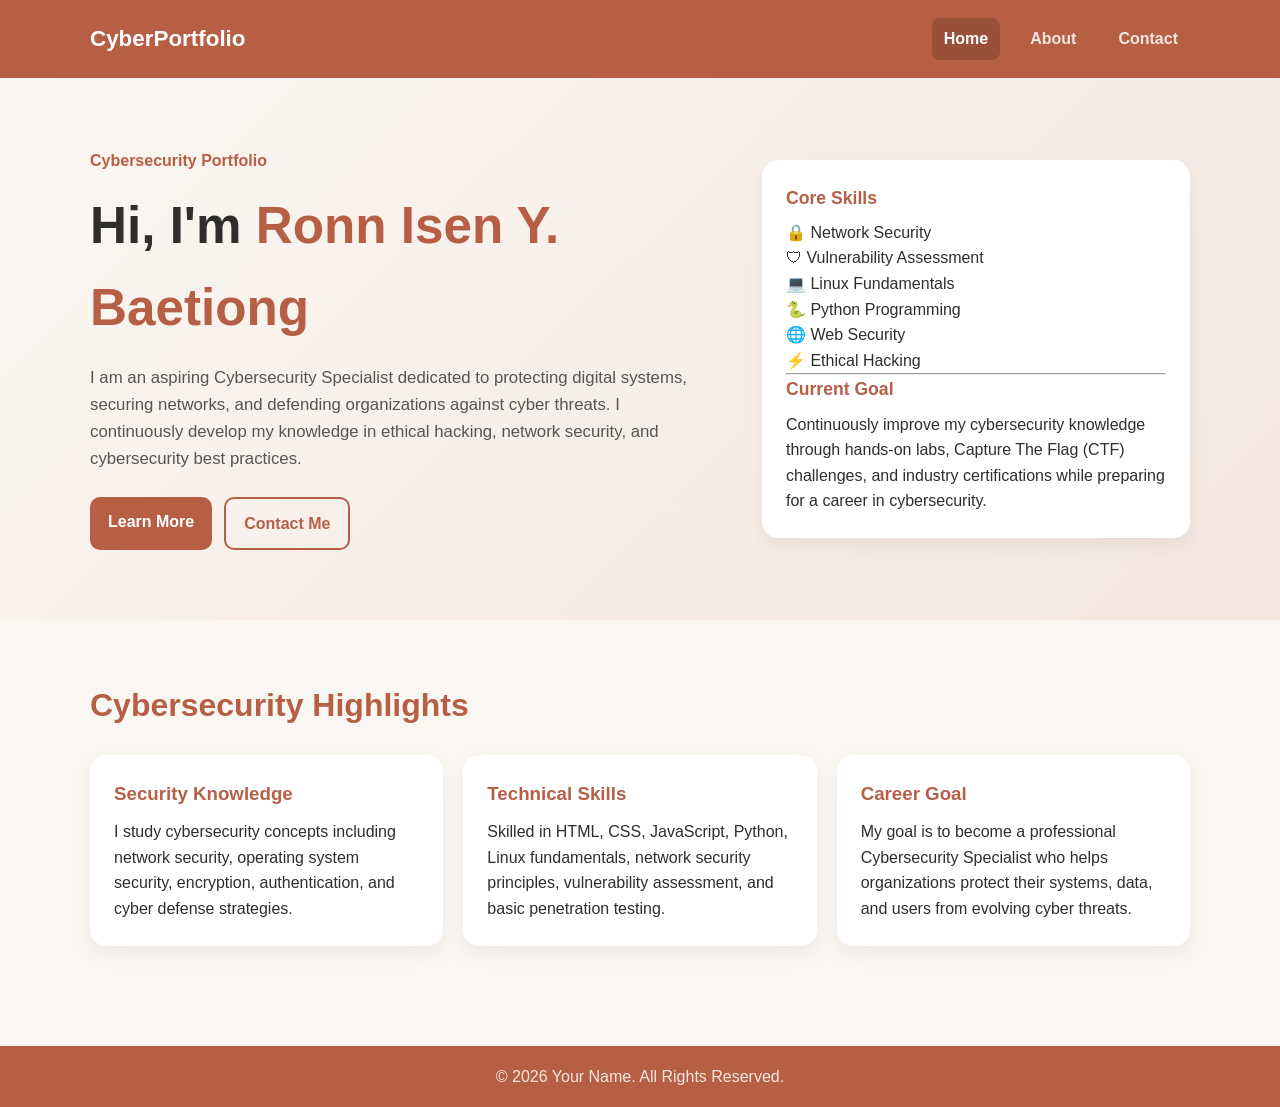
==== index.html @ ebf7a14d "Add files via upload" ====
<!DOCTYPE html>
<html lang="en">
<head>
  <meta charset="UTF-8" />
  <meta name="viewport" content="width=device-width, initial-scale=1.0" />
  <meta name="description" content="Portfolio website showcasing my skills, experience, and passion for cybersecurity." />
  <title>Cybersecurity Portfolio</title>
  <link rel="stylesheet" href="style.css" />
</head>
<body>

  <header class="site-header">
    <div class="container header-content">
      <a href="index.html" class="logo">CyberPortfolio</a>

      <button class="menu-toggle" id="menuToggle" aria-label="Toggle navigation">☰</button>

      <nav class="nav" id="navMenu">
        <a href="index.html" class="active">Home</a>
        <a href="about.html">About</a>
        <a href="contact.html">Contact</a>
      </nav>
    </div>
  </header>

  <main>

    <section class="hero">
      <div class="container hero-content">

        <div>
          <p class="subtitle">Cybersecurity Portfolio</p>

          <h1>
            Hi, I'm 
            <span class="highlight">Ronn Isen Y. Baetiong</span>
          </h1>

          <p class="lead">
            I am an aspiring Cybersecurity Specialist dedicated to protecting digital systems, securing networks, and defending organizations against cyber threats. I continuously develop my knowledge in ethical hacking, network security, and cybersecurity best practices.
          </p>

          <div class="hero-buttons">
            <a href="about.html" class="btn">Learn More</a>
            <a href="contact.html" class="btn btn-outline">Contact Me</a>
          </div>
        </div>

        <div class="hero-card">

  <h2>Core Skills</h2>

  <p>🔒 Network Security</p>
  <p>🛡 Vulnerability Assessment</p>
  <p>💻 Linux Fundamentals</p>
  <p>🐍 Python Programming</p>
  <p>🌐 Web Security</p>
  <p>⚡ Ethical Hacking</p>

  <hr>

  <h2>Current Goal</h2>

  <p>
    Continuously improve my cybersecurity knowledge through hands-on labs,
    Capture The Flag (CTF) challenges, and industry certifications while
    preparing for a career in cybersecurity.
  </p>
        </div>

      </div>
    </section>

    <section class="section">

      <div class="container">

        <h2 class="section-title">
          Cybersecurity Highlights
        </h2>

        <div class="grid">

          <article class="card">
            <h3>Security Knowledge</h3>
            <p>
              I study cybersecurity concepts including network security, operating system security, encryption, authentication, and cyber defense strategies.
            </p>
          </article>

          <article class="card">
            <h3>Technical Skills</h3>
            <p>
              Skilled in HTML, CSS, JavaScript, Python, Linux fundamentals, network security principles, vulnerability assessment, and basic penetration testing.
            </p>
          </article>

          <article class="card">
            <h3>Career Goal</h3>
            <p>
              My goal is to become a professional Cybersecurity Specialist who helps organizations protect their systems, data, and users from evolving cyber threats.
            </p>
          </article>

        </div>

      </div>

    </section>

  </main>

  <footer class="site-footer">
    <div class="container">
      <p>&copy; 2026 Your Name. All Rights Reserved.</p>
    </div>
  </footer>

  <script src="script.js"></script>

</body>
</html>
---- style.css ----
* {
  margin: 0;
  padding: 0;
  box-sizing: border-box;
}

body {
  font-family: Arial, Helvetica, sans-serif;
  background: #FAF7F2;
  color: #2E2E2E;
  line-height: 1.6;
}

.container {
  width: min(1100px, 90%);
  margin: 0 auto;
}

.site-header {
  background: #B65F45;
  color: #fff;
  position: sticky;
  top: 0;
  z-index: 1000;
}

.header-content {
  display: flex;
  justify-content: space-between;
  align-items: center;
  padding: 18px 0;
}

.logo {
  color: #fff;
  text-decoration: none;
  font-size: 1.4rem;
  font-weight: bold;
}

.nav {
  display: flex;
  gap: 18px;
}

.nav a {
  color: #F5E5DF;
  text-decoration: none;
  font-weight: 600;
  padding: 8px 12px;
  border-radius: 8px;
}

.nav a:hover,
.nav a.active {
  background: #9A4F39;
  color: #fff;
}

.menu-toggle {
  display: none;
  background: #9A4F39;
  color: #fff;
  border: none;
  font-size: 1.3rem;
  padding: 8px 12px;
  border-radius: 8px;
  cursor: pointer;
}

.hero {
  padding: 70px 0;
  background: linear-gradient(135deg, #FAF7F2, #F5E5DF);
}

.hero-content {
  display: grid;
  grid-template-columns: 1.5fr 1fr;
  gap: 30px;
  align-items: center;
}

.subtitle {
  color: #B65F45;
  font-weight: bold;
  margin-bottom: 12px;
}

.hero h1 {
  font-size: clamp(2rem, 4vw, 3.5rem);
  margin-bottom: 16px;
}

.highlight {
  color: #B65F45;
}

.lead {
  font-size: 1.05rem;
  margin-bottom: 24px;
  max-width: 600px;
  color: #555;
}

.hero-buttons {
  display: flex;
  gap: 12px;
  flex-wrap: wrap;
}

.btn {
  display: inline-block;
  background: #B65F45;
  color: #fff;
  text-decoration: none;
  border: none;
  padding: 12px 18px;
  border-radius: 10px;
  cursor: pointer;
  font-weight: 600;
}

.btn:hover {
  background: #9A4F39;
}

.btn-outline {
  background: transparent;
  color: #B65F45;
  border: 2px solid #B65F45;
}

.btn-outline:hover {
  background: #B65F45;
  color: #fff;
}

.hero-card,
.card,
.content-box {
  background: #FFFFFF;
  border-radius: 16px;
  box-shadow: 0 8px 20px rgba(0, 0, 0, 0.06);
}

.hero-card {
  padding: 24px;
}

.hero-card h2 {
  margin-bottom: 8px;
  font-size: 1.1rem;
  color: #B65F45;
}

.section {
  padding: 60px 0;
}

.section-title,
.page-title {
  margin-bottom: 24px;
  font-size: 2rem;
  color: #B65F45;
}

.grid {
  display: grid;
  grid-template-columns: repeat(3, 1fr);
  gap: 20px;
}

.card {
  padding: 24px;
}

.card h3 {
  margin-bottom: 10px;
  color: #B65F45;
}

.content-box {
  padding: 24px;
  margin-bottom: 20px;
}

.content-box h2 {
  margin-bottom: 12px;
  color: #B65F45;
}

.skills {
  display: flex;
  flex-wrap: wrap;
  gap: 10px;
}

.skills span {
  background: #F5E5DF;
  color: #B65F45;
  padding: 8px 12px;
  border-radius: 999px;
  font-size: 0.95rem;
}

.contact-layout {
  display: grid;
  grid-template-columns: 1fr 1.2fr;
  gap: 20px;
}

.form-group {
  margin-bottom: 16px;
}

.form-group label {
  display: block;
  margin-bottom: 6px;
  font-weight: 600;
}

.form-group input,
.form-group textarea {
  width: 100%;
  padding: 12px;
  border: 1px solid #D8C7BE;
  border-radius: 10px;
  font-size: 1rem;
  outline: none;
  background: #fff;
}

.form-group input:focus,
.form-group textarea:focus {
  border-color: #B65F45;
}

.error {
  color: #dc2626;
  font-size: 0.9rem;
  min-height: 18px;
  display: block;
  margin-top: 5px;
}

.success {
  color: #2E8B57;
  margin-top: 14px;
  font-weight: 600;
}

.site-footer {
  background: #B65F45;
  color: #F5E5DF;
  text-align: center;
  padding: 18px 0;
  margin-top: 40px;
}

@media (max-width: 768px) {
  .menu-toggle {
    display: inline-block;
  }

  .nav {
    display: none;
    position: absolute;
    top: 70px;
    right: 5%;
    background: #B65F45;
    flex-direction: column;
    padding: 12px;
    border-radius: 12px;
    min-width: 180px;
  }

  .nav.show {
    display: flex;
  }

  .hero-content,
  .grid,
  .contact-layout {
    grid-template-columns: 1fr;
  }
}
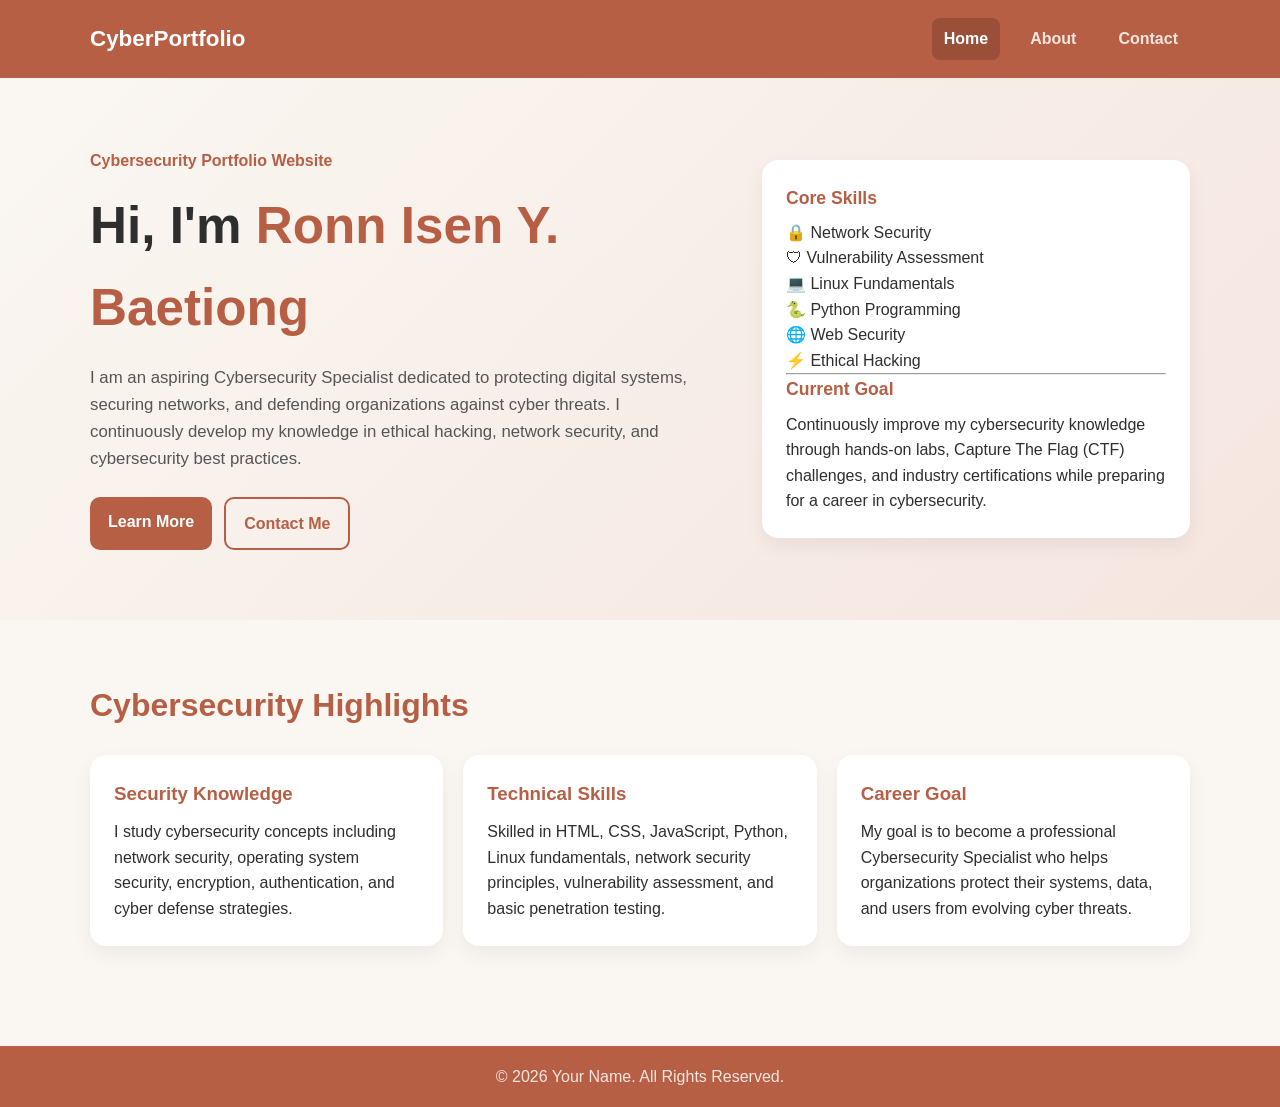
==== commit 91d10010: "Update index.html" ====
--- a/index.html
+++ b/index.html
@@ -29,7 +29,7 @@
       <div class="container hero-content">
 
         <div>
-          <p class="subtitle">Cybersecurity Portfolio</p>
+          <p class="subtitle">Cybersecurity Portfolio Website</p>
 
           <h1>
             Hi, I'm 
@@ -119,4 +119,4 @@
   <script src="script.js"></script>
 
 </body>
-</html>+</html>
